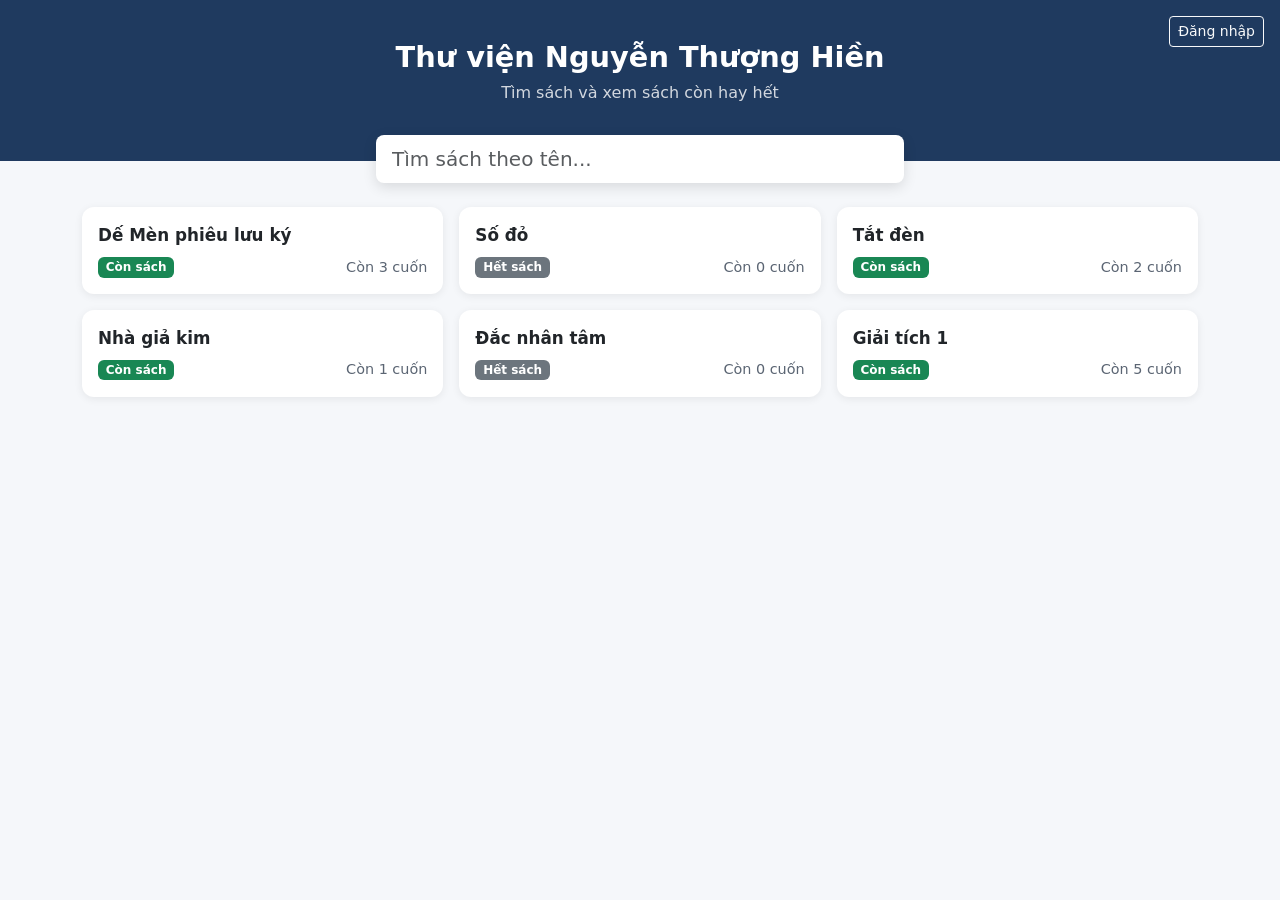
==== index.html @ 56a0578d "feat(public): add library page with book search Show the school name, an accent-insensitive search b" ====
<!DOCTYPE html>
<html lang="vi">
<head>
  <meta charset="UTF-8">
  <meta name="viewport" content="width=device-width, initial-scale=1">
  <title>Thư viện</title>
  <link href="https://cdn.jsdelivr.net/npm/bootstrap@5.3.3/dist/css/bootstrap.min.css" rel="stylesheet">
  <style>
    body { background: #f5f7fa; }
    .hero { background: #1f3a5f; color: #fff; padding: 2.5rem 1rem 3.5rem; text-align: center; }
    .hero h1 { font-size: 1.8rem; font-weight: 700; margin: 0; }
    .hero p { margin: .4rem 0 0; opacity: .8; }
    .login-btn { position: absolute; top: 1rem; right: 1rem; }
    .search-wrap { max-width: 560px; margin: -1.6rem auto 1.5rem; padding: 0 1rem; }
    .search-wrap input { box-shadow: 0 4px 14px rgba(0,0,0,.12); border: 0; }
    .book-card { border: 0; border-radius: .75rem; box-shadow: 0 2px 8px rgba(0,0,0,.07); height: 100%; }
    .book-title { font-weight: 600; font-size: 1.05rem; }
    .copies { font-size: .9rem; color: #5b6573; }
  </style>
</head>
<body>

  <div class="hero">
    <a href="admin.html" class="btn btn-outline-light btn-sm login-btn">Đăng nhập</a>
    <h1 id="school-name">Thư viện trường</h1>
    <p>Tìm sách và xem sách còn hay hết</p>
  </div>

  <div class="search-wrap">
    <input id="search" type="search" class="form-control form-control-lg"
           placeholder="Tìm sách theo tên..." autocomplete="off">
  </div>

  <main class="container pb-5">
    <div id="book-list" class="row g-3"></div>
    <p id="empty" class="text-center text-muted mt-4 d-none">Không tìm thấy sách.</p>
  </main>

  <script src="data.js"></script>
  <script>
    const listEl = document.getElementById("book-list");
    const emptyEl = document.getElementById("empty");
    const searchEl = document.getElementById("search");
    let allBooks = [];

    // Lowercase and strip Vietnamese accents so "de men" finds "Dế Mèn".
    function normalize(s) {
      return s.toLowerCase()
        .normalize("NFD").replace(/[\u0300-\u036f]/g, "")
        .replace(/đ/g, "d");
    }

    function render(books) {
      listEl.innerHTML = books.map(b => {
        const available = b.copies > 0;
        const badge = available
          ? '<span class="badge text-bg-success">Còn sách</span>'
          : '<span class="badge text-bg-secondary">Hết sách</span>';
        return `
          <div class="col-12 col-sm-6 col-lg-4">
            <div class="card book-card">
              <div class="card-body d-flex flex-column gap-2">
                <div class="book-title">${escapeHtml(b.name)}</div>
                <div class="d-flex justify-content-between align-items-center mt-auto">
                  ${badge}
                  <span class="copies">Còn ${b.copies} cuốn</span>
                </div>
              </div>
            </div>
          </div>`;
      }).join("");
      emptyEl.classList.toggle("d-none", books.length > 0);
    }

    function applySearch() {
      const q = normalize(searchEl.value.trim());
      render(allBooks.filter(b => normalize(b.name).includes(q)));
    }

    searchEl.addEventListener("input", applySearch);

    (async function init() {
      document.title = SCHOOL_NAME;
      document.getElementById("school-name").textContent = SCHOOL_NAME;
      allBooks = await loadBooks();
      applySearch();
    })();
  </script>
</body>
</html>
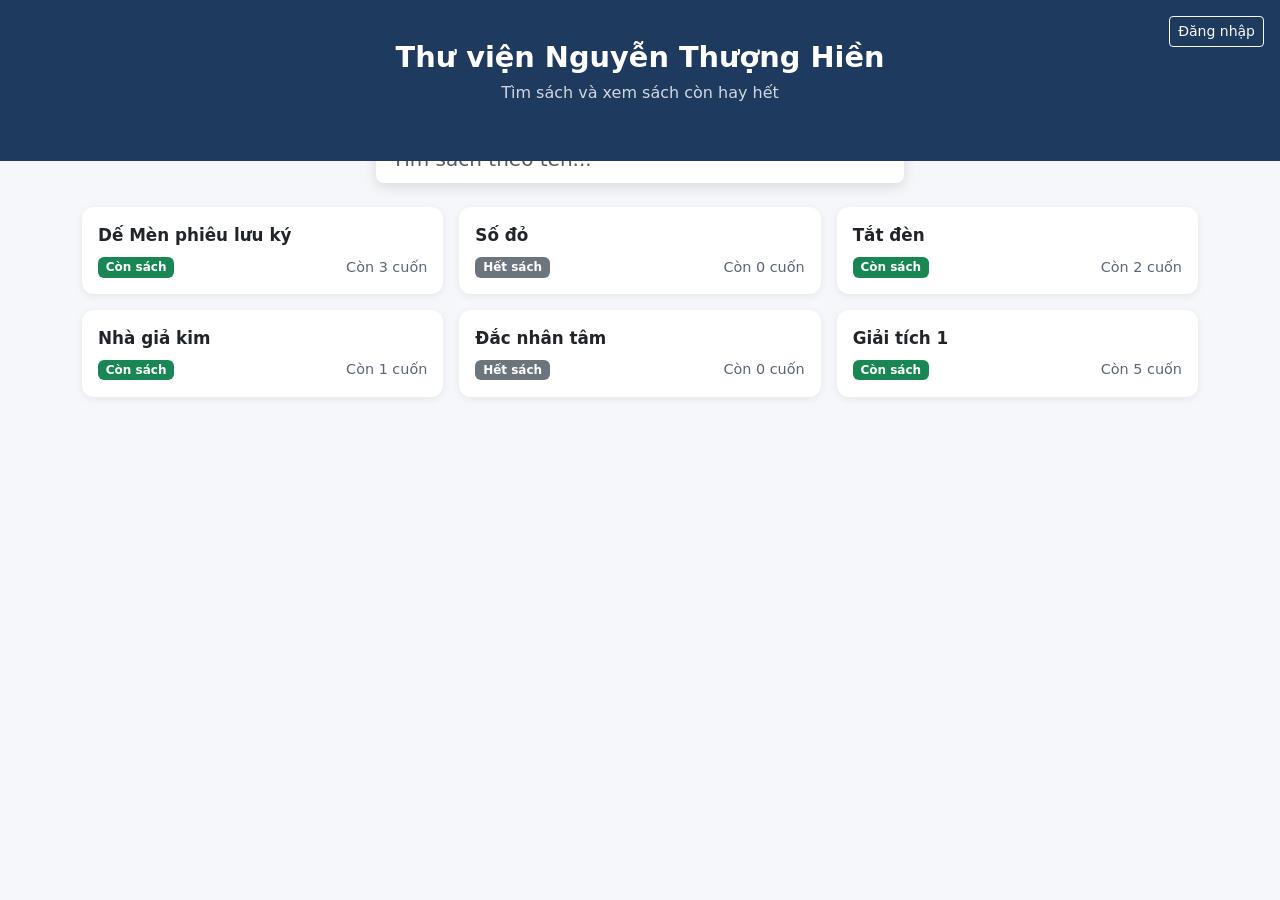
==== commit 9728c1d7: "feat(profile): add profile page for school name and Gmail placeholder Add profile.html where the adm" ====
--- a/index.html
+++ b/index.html
@@ -7,7 +7,7 @@
   <link href="https://cdn.jsdelivr.net/npm/bootstrap@5.3.3/dist/css/bootstrap.min.css" rel="stylesheet">
   <style>
     body { background: #f5f7fa; }
-    .hero { background: #1f3a5f; color: #fff; padding: 2.5rem 1rem 3.5rem; text-align: center; }
+    .hero { position: relative; background: #1f3a5f; color: #fff; padding: 2.5rem 1rem 3.5rem; text-align: center; }
     .hero h1 { font-size: 1.8rem; font-weight: 700; margin: 0; }
     .hero p { margin: .4rem 0 0; opacity: .8; }
     .login-btn { position: absolute; top: 1rem; right: 1rem; }
@@ -20,11 +20,11 @@
 </head>
 <body>
 
-  <div class="hero">
+  <header class="hero">
     <a href="admin.html" class="btn btn-outline-light btn-sm login-btn">Đăng nhập</a>
     <h1 id="school-name">Thư viện trường</h1>
     <p>Tìm sách và xem sách còn hay hết</p>
-  </div>
+  </header>
 
   <div class="search-wrap">
     <input id="search" type="search" class="form-control form-control-lg"
@@ -80,8 +80,9 @@
     searchEl.addEventListener("input", applySearch);
 
     (async function init() {
-      document.title = SCHOOL_NAME;
-      document.getElementById("school-name").textContent = SCHOOL_NAME;
+      const schoolName = await loadSchoolName();
+      document.title = schoolName;
+      document.getElementById("school-name").textContent = schoolName;
       allBooks = await loadBooks();
       applySearch();
     })();
